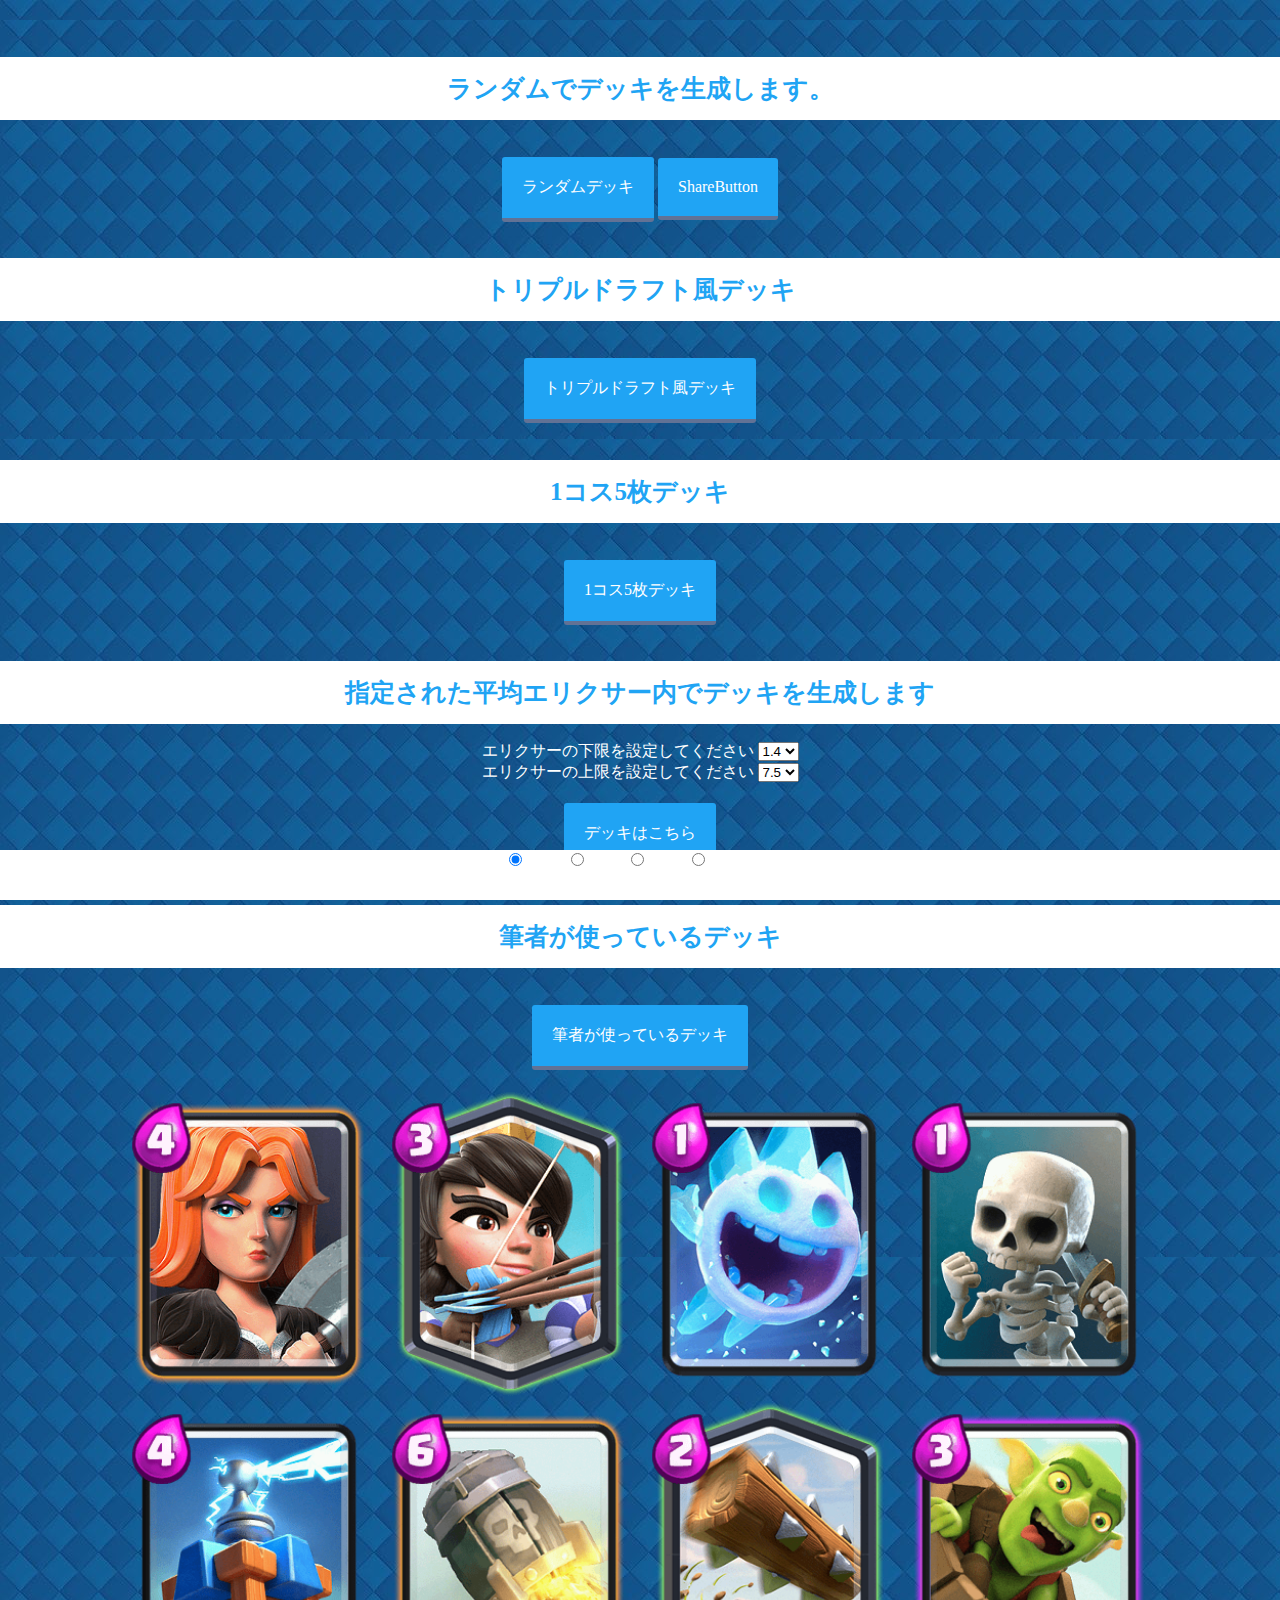
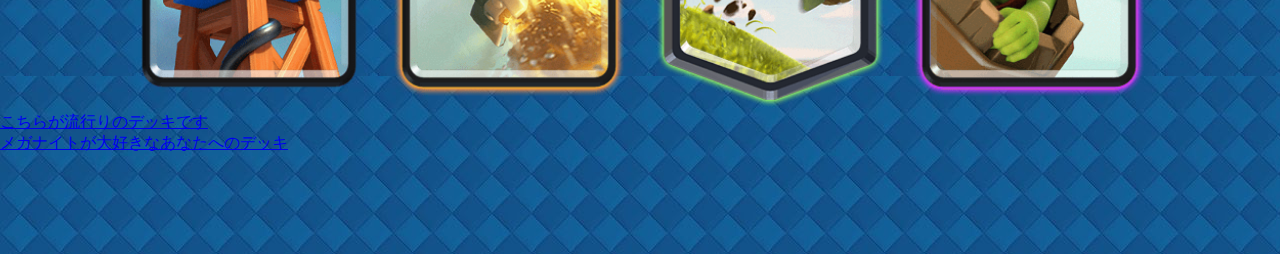
==== index.html @ 87a4468c "Add files via upload" ====
<!DOCTYPE html>
<html>
<head>
  <meta charset="UTF-8">
  <meta name="viewport" content="width=device-width, user-scalable=no, initial-scale=1, maximum-scale=1">
  <title>ClashRoyale Deck</title>
  <link href="https://cdn.jsdelivr.net/npm/bootstrap@5.0.0-beta1/dist/css/bootstrap.min.css" rel="stylesheet" integrity="sha384-giJF6kkoqNQ00vy+HMDP7azOuL0xtbfIcaT9wjKHr8RbDVddVHyTfAAsrekwKmP1" crossorigin="anonymous">
  <link rel="stylesheet" href="index.css"> </head>
<div id="contents">
  <center>
  <h1>ランダムでデッキを生成します。</h1>
    <a id="link" class="btn-square">ランダムデッキ</a>
    <a id="share" class="btn-square">ShareButton</a>
  <!--<h1>いい感じのデッキを生成します。</h1>
      <a id="link2"  class="btn-square">いい感じのデッキ</a>
      
      <h1>流行りのデッキ</h1>
      <a id="link3"  class="btn-square">流行りのデッキ</a>
      
      <h1>メガナイトデッキ</h1>
      <a id="link4"  class="btn-square">メガナイトデッキ</a>
      -->
  <h1>トリプルドラフト風デッキ</h1> <a id="link5" class="btn-square">トリプルドラフト風デッキ</a>
  <h1>1コス5枚デッキ</h1> <a id="link6" class="btn-square">1コス5枚デッキ</a>
  <h1>指定された平均エリクサー内でデッキを生成します</h1> 
  <a>エリクサーの下限を設定してください</a> 
  <select name="sources" id="elixir_range" class="custom-select sources" placeholder="Source Type">
        <option value=1.4 selected>1.4</option> 
        <option value=1.5>1.5</option> 
        <option value=1.6>1.6</option> 
        <option value=1.7>1.7</option> 
        <option value=1.8>1.8</option> 
        <option value=1.9>1.9</option> 
        <option value=2.0>2.0</option> 
        <option value=2.1>2.1</option> 
        <option value=2.2>2.2</option> 
        <option value=2.3>2.3</option> 
        <option value=2.4>2.4</option> 
        <option value=2.5>2.5</option> 
        <option value=2.6>2.6</option> 
        <option value=2.7>2.7</option> 
        <option value=2.8>2.8</option> 
        <option value=2.9>2.9</option> 
        <option value=3.0>3.0</option> 
        <option value=3.1>3.1</option> 
        <option value=3.2>3.2</option> 
        <option value=3.3>3.3</option> 
        <option value=3.4>3.4</option> 
        <option value=3.5>3.5</option> 
        <option value=3.6>3.6</option> 
        <option value=3.7>3.7</option> 
        <option value=3.8>3.8</option> 
        <option value=3.9>3.9</option> 
        <option value=4.0>4.0</option> 
        <option value=4.1>4.1</option> 
        <option value=4.2>4.2</option> 
        <option value=4.3>4.3</option> 
        <option value=4.4>4.4</option> 
        <option value=4.5>4.5</option> 
        <option value=4.6>4.6</option> 
        <option value=4.7>4.7</option> 
        <option value=4.8>4.8</option> 
        <option value=4.9>4.9</option> 
        <option value=5.0>5.0</option> 
        <option value=5.1>5.1</option> 
        <option value=5.2>5.2</option> 
        <option value=5.3>5.3</option> 
        <option value=5.4>5.4</option> 
        <option value=5.5>5.5</option> 
        <option value=5.6>5.6</option> 
        <option value=5.7>5.7</option> 
        <option value=5.8>5.8</option> 
        <option value=5.9>5.9</option> 
        <option value=6.0>6.0</option> 
        <option value=6.1>6.1</option> 
        <option value=6.2>6.2</option> 
        <option value=6.3>6.3</option> 
        <option value=6.4>6.4</option> 
        <option value=6.5>6.5</option> 
        <option value=6.6>6.6</option> 
        <option value=6.7>6.7</option> 
        <option value=6.8>6.8</option> 
        <option value=6.9>6.9</option> 
        <option value=7.0>7.0</option> 
        <option value=7.1>7.1</option> 
        <option value=7.2>7.2</option> 
        <option value=7.3>7.3</option> 
        <option value=7.4>7.4</option> 
        <option value=7.5>7.5</option> 
      </select><br> <a>エリクサーの上限を設定してください</a> <select name="sources" id="elixir_range2" class="custom-select sources" placeholder="Source Type">
        <option value=1.4>1.4</option> 
        <option value=1.5>1.5</option> 
        <option value=1.6>1.6</option> 
        <option value=1.7>1.7</option> 
        <option value=1.8>1.8</option> 
        <option value=1.9>1.9</option> 
        <option value=2.0>2.0</option> 
        <option value=2.1>2.1</option> 
        <option value=2.2>2.2</option> 
        <option value=2.3>2.3</option> 
        <option value=2.4>2.4</option> 
        <option value=2.5>2.5</option> 
        <option value=2.6>2.6</option> 
        <option value=2.7>2.7</option> 
        <option value=2.8>2.8</option> 
        <option value=2.9>2.9</option> 
        <option value=3.0>3.0</option> 
        <option value=3.1>3.1</option> 
        <option value=3.2>3.2</option> 
        <option value=3.3>3.3</option> 
        <option value=3.4>3.4</option> 
        <option value=3.5>3.5</option> 
        <option value=3.6>3.6</option> 
        <option value=3.7>3.7</option> 
        <option value=3.8>3.8</option> 
        <option value=3.9>3.9</option> 
        <option value=4.0>4.0</option> 
        <option value=4.1>4.1</option> 
        <option value=4.2>4.2</option> 
        <option value=4.3>4.3</option> 
        <option value=4.4>4.4</option> 
        <option value=4.5>4.5</option> 
        <option value=4.6>4.6</option> 
        <option value=4.7>4.7</option> 
        <option value=4.8>4.8</option> 
        <option value=4.9>4.9</option> 
        <option value=5.0>5.0</option> 
        <option value=5.1>5.1</option> 
        <option value=5.2>5.2</option> 
        <option value=5.3>5.3</option> 
        <option value=5.4>5.4</option> 
        <option value=5.5>5.5</option> 
        <option value=5.6>5.6</option> 
        <option value=5.7>5.7</option> 
        <option value=5.8>5.8</option> 
        <option value=5.9>5.9</option> 
        <option value=6.0>6.0</option> 
        <option value=6.1>6.1</option> 
        <option value=6.2>6.2</option> 
        <option value=6.3>6.3</option> 
        <option value=6.4>6.4</option> 
        <option value=6.5>6.5</option> 
        <option value=6.6>6.6</option> 
        <option value=6.7>6.7</option> 
        <option value=6.8>6.8</option> 
        <option value=6.9>6.9</option> 
        <option value=7.0>7.0</option> 
        <option value=7.1>7.1</option> 
        <option value=7.2>7.2</option> 
        <option value=7.3>7.3</option> 
        <option value=7.4>7.4</option> 
        <option value=7.5 selected>7.5</option> 
      </select><br> <a id="link7" class="btn-square">デッキはこちら</a>
  <h1>筆者が使っているデッキ</h1>
    <a href="https://link.clashroyale.com/deck/en?deck=28000004;26000030;26000026;28000003;26000010;27000006;28000011;26000011" class="btn-square">筆者が使っているデッキ</a> <br> <img src="26000011.png" height="20%" width="20%"> <img src="26000026.png" height="20%" width="20%"> <img src="26000030.png" height="20%" width="20%"> <img src="26000010.png" height="20%" width="20%"><br> <img src="27000006.png" height="20%" width="20%"> <img src="28000003.png" height="20%" width="20%"> <img src="28000011.png" height="20%" width="20%"> <img src="28000004.png" height="20%" width="20%"><br>
  </center>
  <script type="text/javascript" src="index1.js"></script>
  <script type="text/javascript" src="index2.js"></script>
  <script type="text/javascript" src="index3.js"></script><br>
  <script type="text/javascript" src="index4.js"></script>
  <script type="text/javascript" src="index5.js"></script>
  <script type="text/javascript" src="index6.js"></script>
  <script type="text/javascript" src="index7.js"></script>
</div>
<div id="footer-fixed">
  <div id="footer-bk">
    <center>
      <div class="btn-group" role="group" aria-label="Basic radio toggle button group">
        <input type="radio" class="btn-check" name="btnradio" id="btnradio1" autocomplete="off" checked>
        <label class="btn btn-outline-primary" for="btnradio1">Deck</label>
      
        <input type="radio" onclick="location.href='index2.html'" class="btn-check" name="btnradio" id="btnradio2" autocomplete="off">
        <label class="btn btn-outline-primary" for="btnradio2">Save</label>
      
        <input type="radio" onclick="location.href='index3.html'" class="btn-check" name="btnradio" id="btnradio3" autocomplete="off">
        <label class="btn btn-outline-primary" for="btnradio3">Card</label>
        
        <input type="radio" onclick="location.href='index4.html'" class="btn-check" name="btnradio" id="btnradio4" autocomplete="off">
        <label class="btn btn-outline-primary" for="btnradio4">Challenge</label>
      </div>
    </center>
  </div>
</div>
</div>
</div>
</body>
</html>
---- index.css ----
/* html,bodyタグの設定 */
html, body{
  margin: 0;         /* 余白の削除 */
  padding-top: 20px;        /* 余白の削除 */
  width:100%;
  height:100%;
  color: white ;
  background-image: url(background-img.jpg);
  
}
div#contents{
  overflow: hidden;
  padding-bottom: 100px;
}
.box{
  background-image:url(background-img.png) ;
  border-radius:7px;
  padding-top: 10px;
  border-top: 20px;
  margin: 10px 10px;
}
/*ヘッダーの設定*/

/*
div#header-bk { 
  position: fixed;
	background-color:white;     
	padding:10px 0 20px;      
	height:50px;              
	width:100%;               
}*/


/*フッターの設定*/ 
/* フッターの固定 */
div#footer-fixed
{
    position: fixed;
    background-color:white;
    bottom: 0px;                /* 位置(下0px) */
    left: 0px;                  /* 位置(左0px) */
    width: 100%;                /* 横幅100%　*/
    height: 50px;              /* 縦幅140px */
}



/* ボディの定義 */
div#body-bk{
  padding:20px 0 100px 0;    /* 上下に160pxを余白を取る */
}

div#body{
  width:960px;
  margin:auto;
}
.font-main {
  padding: 2px;
}
.btn-square {
  display: inline-block;
  padding: 20px;
  margin: 20px 0;
  text-decoration: none;
  background:#20A4F4;/*ボタン色*/
  color: #FFF;
  border-bottom: solid 4px #627295;
  border-radius: 3px;
  
}
.btn-square:active {
  /*ボタンを押したとき*/
  -webkit-transform: translateY(4px);
  transform: translateY(4px);/*下に動く*/
  border-bottom: none;/*線を消す*/
}
#btn1 {
  margin-bottom: 4px;
}
h1{
color:#20a4f4;
font-size: 25px;
padding-left: 10;
padding: 15px;
background-color:white;
}
body{
background-color:white;
}

.custom-select-wrapper {
  position: relative;
  display: inline-block;
  user-select: none;
}
  .custom-select-wrapper select {
    display: none;
  }
  .custom-select {
    position: relative;
    display: inline-block;
  }
    .custom-select-trigger {
      position: relative;
      display: block;
      width: 130px;
      padding: 0 84px 0 22px;
      font-size: 22px;
      font-weight: 300;
      color: #fff;
      line-height: 60px;
      background: #5c9cd8;
      border-radius: 4px;
      cursor: pointer;
    }
      .custom-select-trigger:after {
        position: absolute;
        display: block;
        content: '';
        width: 10px; height: 10px;
        top: 50%; right: 25px;
        margin-top: -3px;
        border-bottom: 1px solid #fff;
        border-right: 1px solid #fff;
        transform: rotate(45deg) translateY(-50%);
        transition: all .4s ease-in-out;
        transform-origin: 50% 0;
      }
      .custom-select.opened .custom-select-trigger:after {
        margin-top: 3px;
        transform: rotate(-135deg) translateY(-50%);
      }
  .custom-options {
    position: absolute;
    display: block;
    top: 100%; left: 0; right: 0;
    min-width: 100%;
    margin: 15px 0;
    border: 1px solid #b5b5b5;
    border-radius: 4px;
    box-sizing: border-box;
    box-shadow: 0 2px 1px rgba(0,0,0,.07);
    background: #fff;
    transition: all .4s ease-in-out;
    
    opacity: 0;
    visibility: hidden;
    pointer-events: none;
    transform: translateY(-15px);
  }
  .custom-select.opened .custom-options {
    opacity: 1;
    visibility: visible;
    pointer-events: all;
    transform: translateY(0);
  }
    .custom-options:before {
      position: absolute;
      display: block;
      content: '';
      bottom: 100%; right: 25px;
      width: 7px; height: 7px;
      margin-bottom: -4px;
      border-top: 1px solid #b5b5b5;
      border-left: 1px solid #b5b5b5;
      background: #fff;
      transform: rotate(45deg);
      transition: all .4s ease-in-out;
    }
    .option-hover:before {
      background: #f9f9f9;
    }
    .custom-option {
      position: relative;
      display: block;
      padding: 0 22px;
      border-bottom: 1px solid #b5b5b5;
      font-size: 18px;
      font-weight: 600;
      color: #b5b5b5;
      line-height: 47px;
      cursor: pointer;
      transition: all .4s ease-in-out;
    }
    .custom-option:first-of-type {
      border-radius: 4px 4px 0 0;
    }
    .custom-option:last-of-type {
      border-bottom: 0;
      border-radius: 0 0 4px 4px;
    }
    .custom-option:hover,
    .custom-option.selection {
      background: #f9f9f9;
    }

.button_1{
 width: 100px;
 height: 100px;
}
ul.over{
  list-style: none;   
  display: flex;
  justify-content:space-around;
  margin: 0;
  padding: 0;
}
.over li{
  background: #000;
}
.over img{
  width: 30%;
  height: auto;
  display: block;
  opacity: 1;
  transition: .3s;
}
.over img:hover{
  opacity: 0.5;
}

.ranking{
  color: white;
  background:#20A4F4;
  padding: 10px;
}
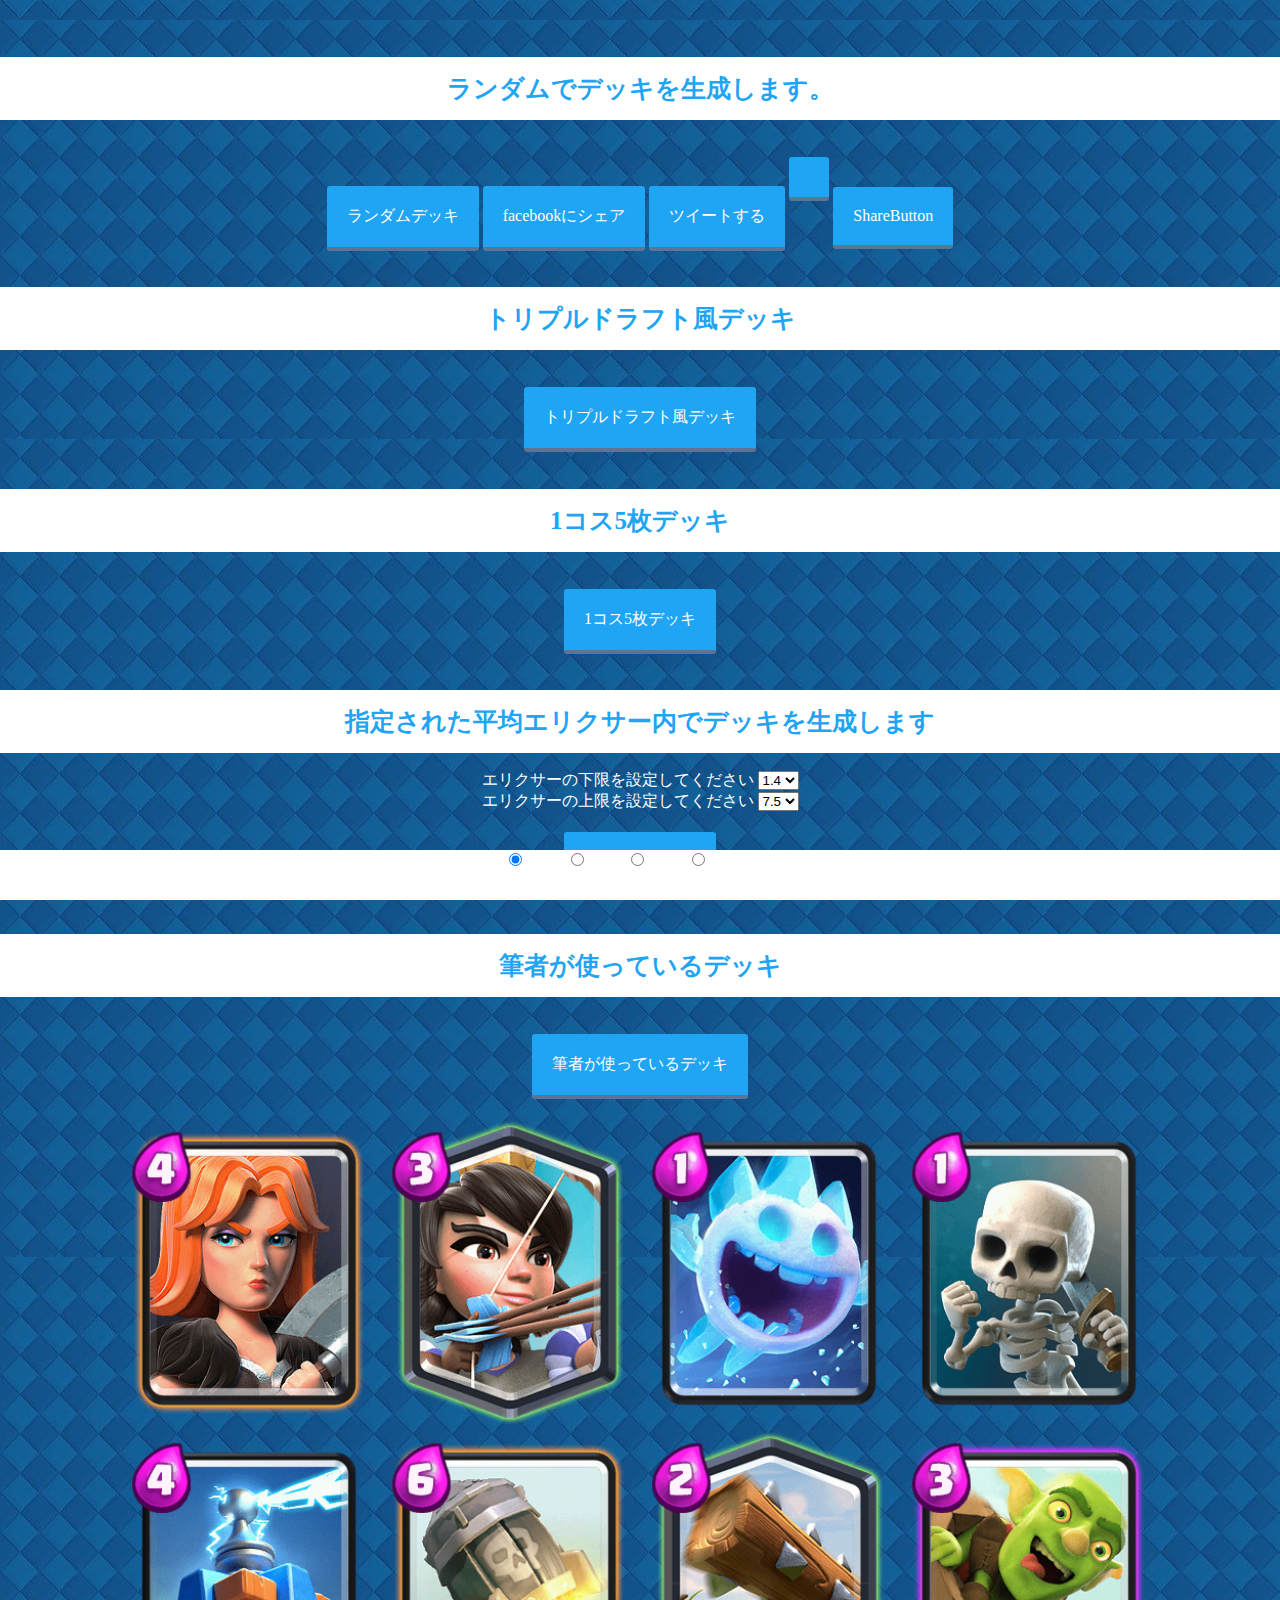
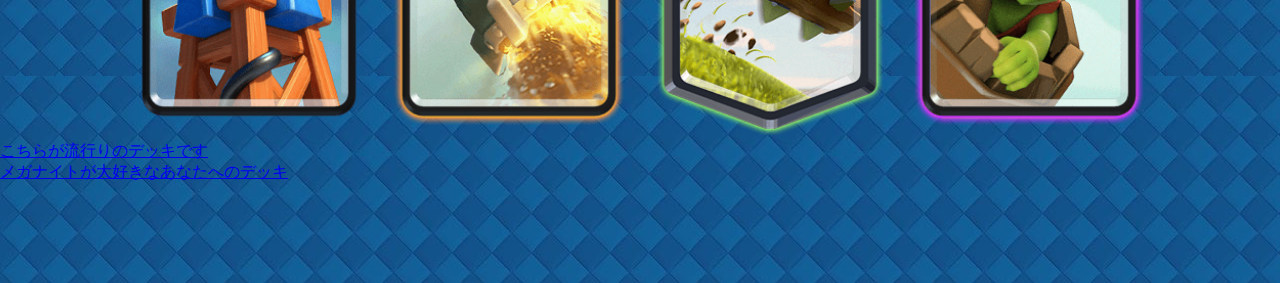
==== commit 12f4398d: "Add files via upload" ====
--- a/index.html
+++ b/index.html
@@ -10,6 +10,9 @@
   <center>
   <h1>ランダムでデッキを生成します。</h1>
     <a id="link" class="btn-square">ランダムデッキ</a>
+    <a class="btn-square" href="https://www.facebook.com/sharer/sharer.php?u=https://link.clashroyale.com/deck/en?deck=26000046;28000015;26000054;26000027;26000042;28000000;27000013;26000083">facebookにシェア</a>
+    <a class="btn-square" href="https://twitter.com/share?text=ツイートの内容&url=http://example.com&hashtags=#sample1,#sample2">ツイートする</a>
+    <a class="btn-square"  href="http://line.me/R/msg/text/?上のリンクを押してください https://link.clashroyale.com/deck/en?deck=26000046;28000015;26000054;26000027;26000042;28000000;27000013;26000083"> </a>
     <a id="share" class="btn-square">ShareButton</a>
   <!--<h1>いい感じのデッキを生成します。</h1>
       <a id="link2"  class="btn-square">いい感じのデッキ</a>
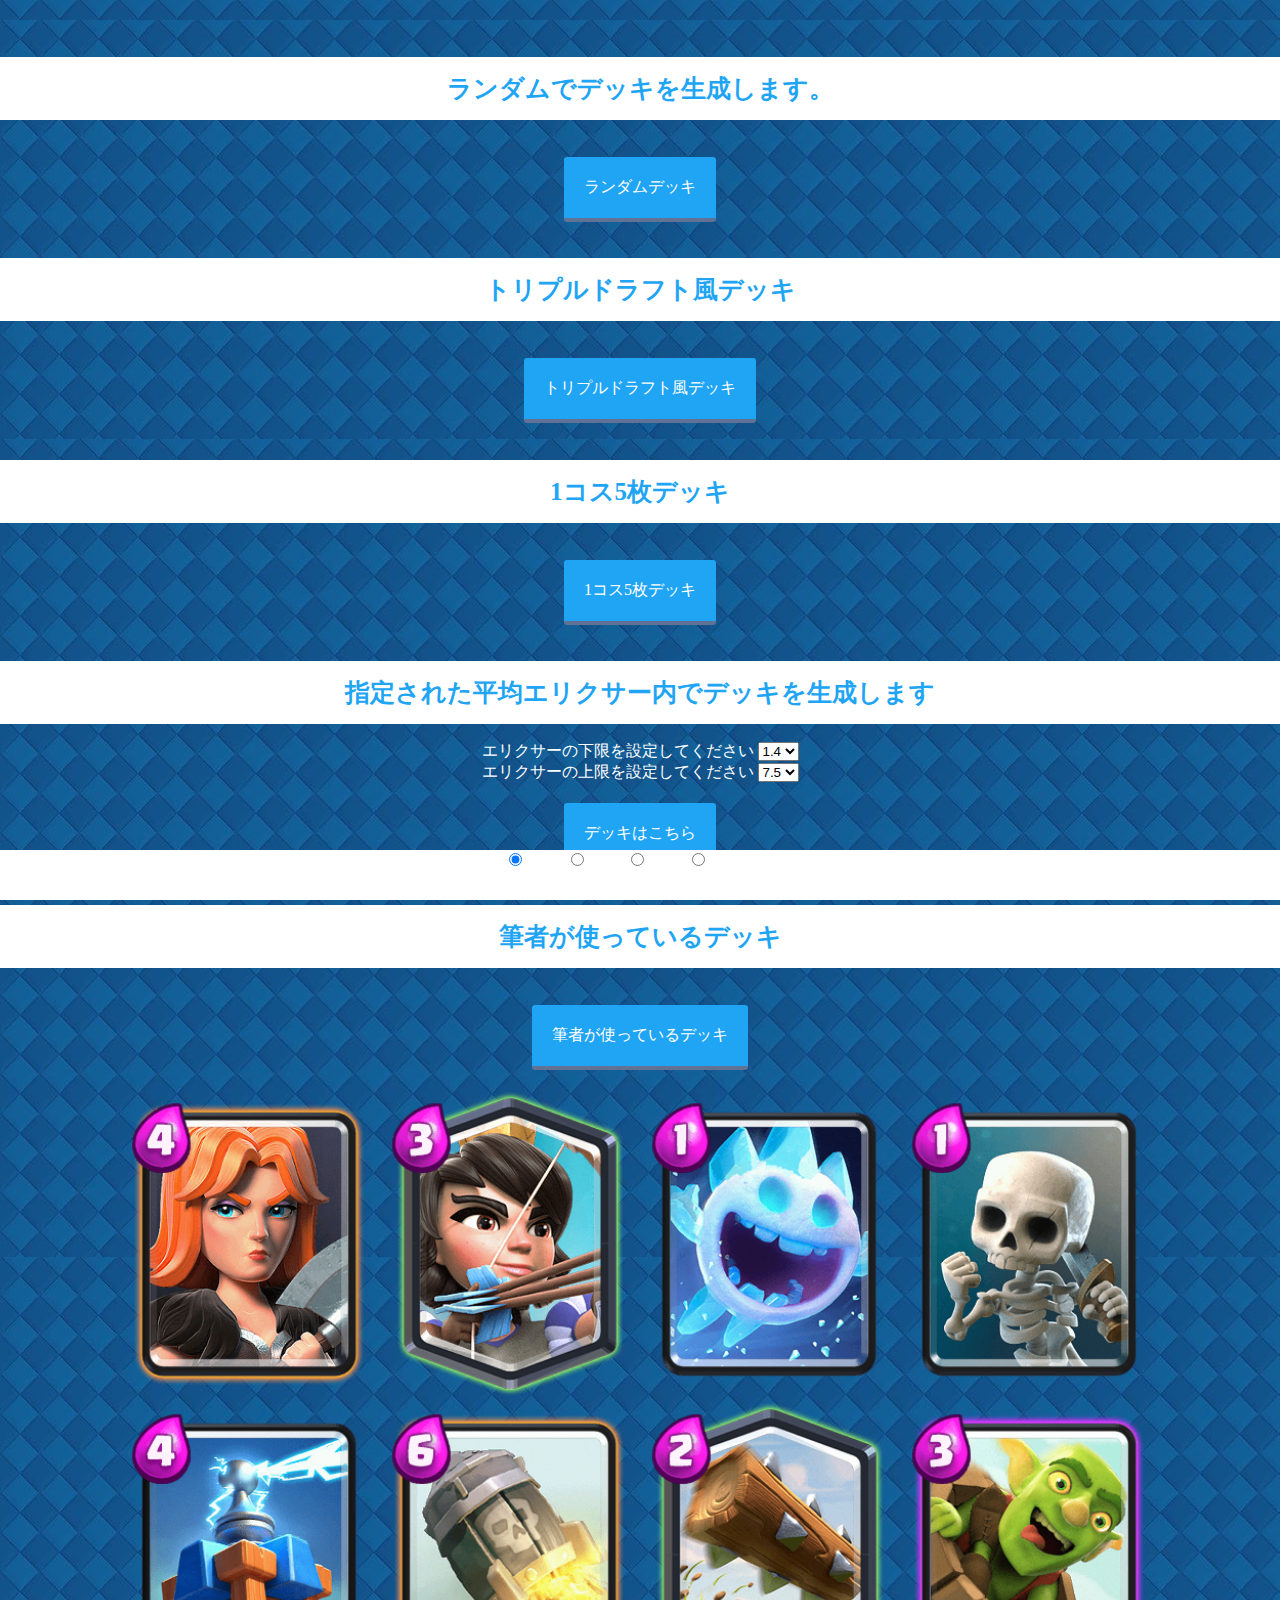
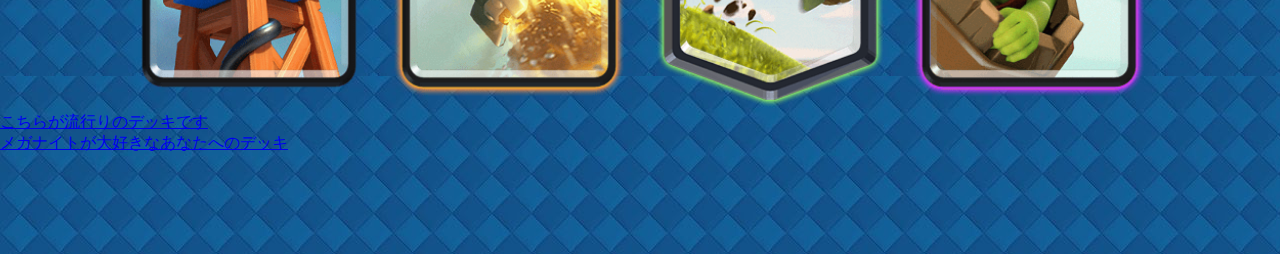
==== commit 8b4b746c: "Add files via upload" ====
--- a/index.html
+++ b/index.html
@@ -10,10 +10,6 @@
   <center>
   <h1>ランダムでデッキを生成します。</h1>
     <a id="link" class="btn-square">ランダムデッキ</a>
-    <a class="btn-square" href="https://www.facebook.com/sharer/sharer.php?u=https://link.clashroyale.com/deck/en?deck=26000046;28000015;26000054;26000027;26000042;28000000;27000013;26000083">facebookにシェア</a>
-    <a class="btn-square" href="https://twitter.com/share?text=ツイートの内容&url=http://example.com&hashtags=#sample1,#sample2">ツイートする</a>
-    <a class="btn-square"  href="http://line.me/R/msg/text/?上のリンクを押してください https://link.clashroyale.com/deck/en?deck=26000046;28000015;26000054;26000027;26000042;28000000;27000013;26000083"> </a>
-    <a id="share" class="btn-square">ShareButton</a>
   <!--<h1>いい感じのデッキを生成します。</h1>
       <a id="link2"  class="btn-square">いい感じのデッキ</a>
       
--- a/index.css
+++ b/index.css
@@ -17,7 +17,11 @@
   border-radius:7px;
   padding-top: 10px;
   border-top: 20px;
-  margin: 10px 10px;
+  margin: 10px;
+  
+}
+.icon-img{
+  margin: 15px 0;
 }
 /*ヘッダーの設定*/
 
@@ -74,6 +78,24 @@
   transform: translateY(4px);/*下に動く*/
   border-bottom: none;/*線を消す*/
 }
+.btn-square2 {
+  display: inline-block;
+  padding: 5px;
+  margin: 2px;
+  text-decoration: none;
+  background:#20A4F4;/*ボタン色*/
+  color: #FFF;
+  border-bottom: solid 4px #627295;
+  border-radius: 3px;
+  
+}
+.btn-square2:active {
+  /*ボタンを押したとき*/
+  -webkit-transform: translateY(4px);
+  transform: translateY(4px);/*下に動く*/
+  border-bottom: none;/*線を消す*/
+}
+
 #btn1 {
   margin-bottom: 4px;
 }
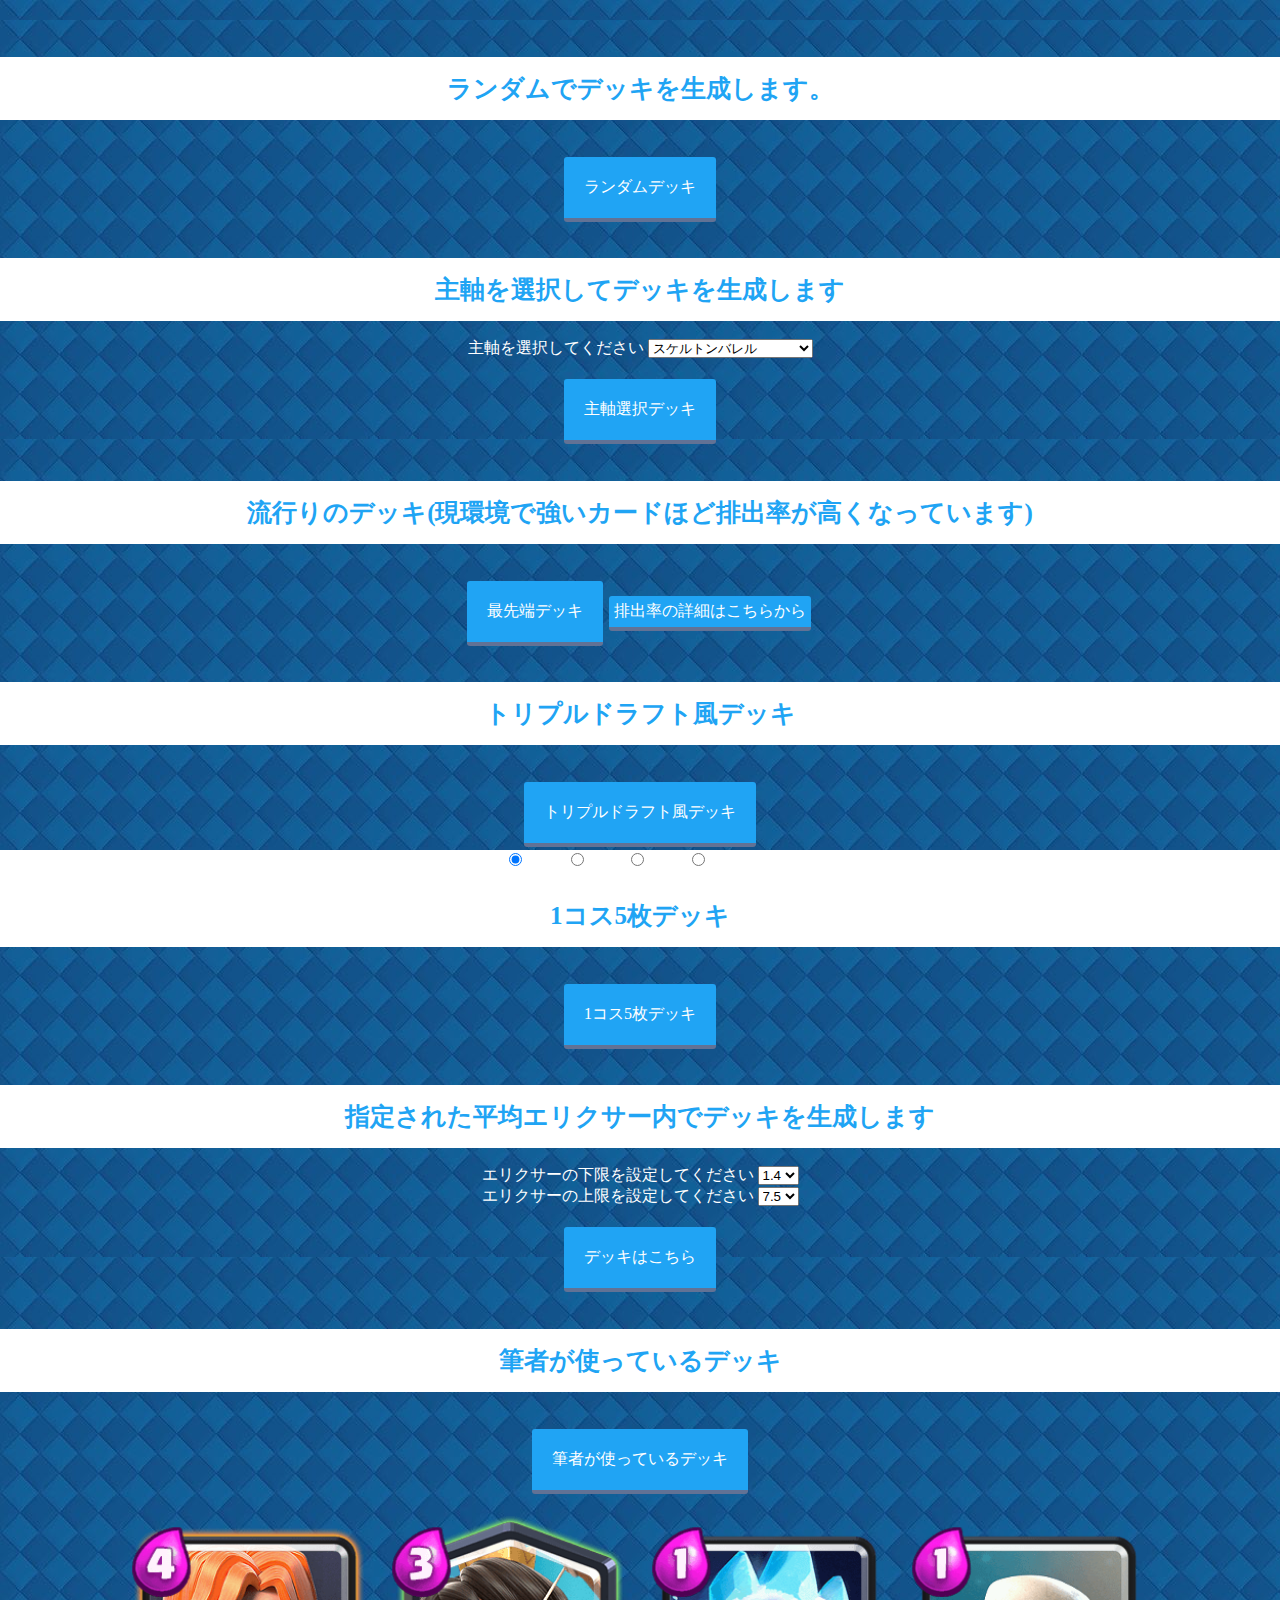
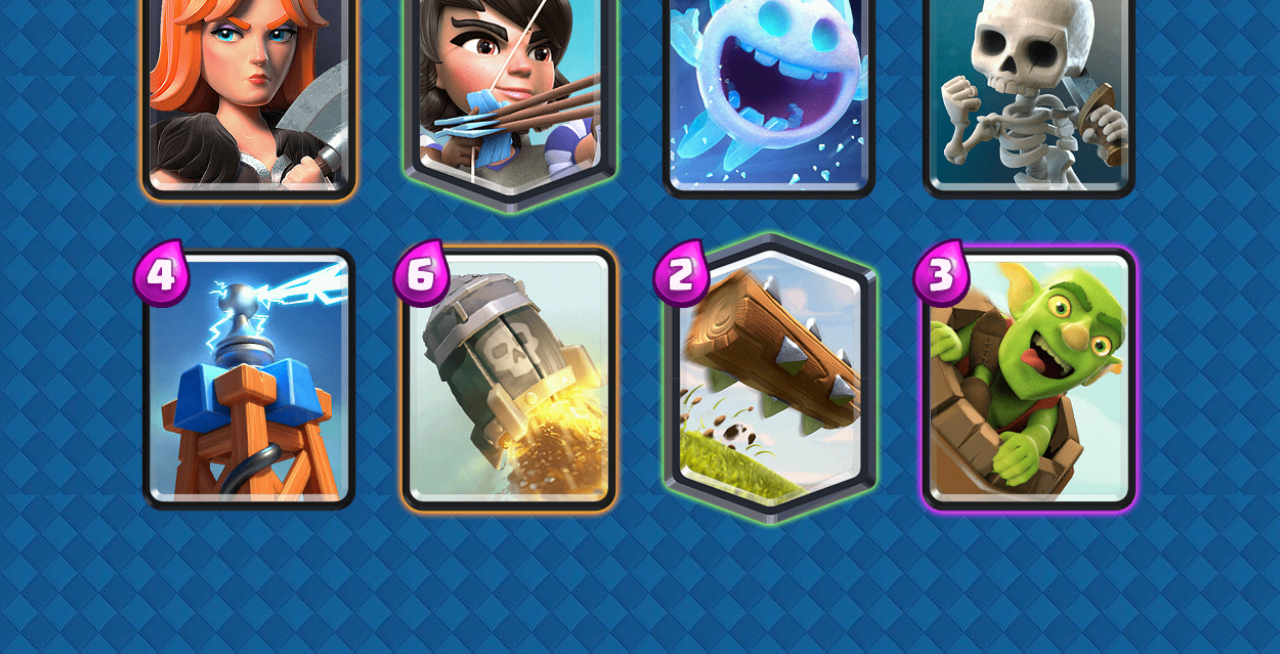
==== commit 4c23b8ca: "Add files via upload" ====
--- a/index.html
+++ b/index.html
@@ -10,15 +10,43 @@
   <center>
   <h1>ランダムでデッキを生成します。</h1>
     <a id="link" class="btn-square">ランダムデッキ</a>
+  <h1>主軸を選択してデッキを生成します</h1> 
+    <a>主軸を選択してください</a> 
+  <select name="sources" id="maincard" class="custom-select sources" placeholder="Source Type">
+    <option value=0 >スケルトンバレル</option>
+    <option value=1 >ペッカ</option>
+    <option value=2 >巨大スケルトン</option>
+    <option value=3 >三銃士</option>
+    <option value=4 >ジャイアント</option>
+    <option value=5 >エアバルーン</option>
+    <option value=6 >ゴーレム</option>
+    <option value=7 >ホグライダー</option>
+    <option value=8 >ロイヤルジャイアント</option>
+    <option value=9 >ラヴァハウンド</option>
+    <option value=10 >攻城バーバリアン</option>
+    <option value=11 >ラムライダー</option>
+    <option value=12 >メガナイト</option>
+    <option value=13 >ウォールブレーカー</option>
+    <option value=14 >ロイヤルホグ</option>
+    <option value=15 >ゴブジャイアント</option>
+    <option value=16 >エリクサーゴーレム</option>
+    <option value=17 >エレクトロジャイアント</option>
+    <option value=18 >迫撃砲</option>
+    <option value=19 >巨大クロスボウ</option>
+    <option value=20 >ゴブリンドリル</option>
+    <option value=21 >ゴブリンバレル</option>
+    <option value=22 >スケルトンラッシュ</option>
+    
+  </select><br>
+  <a id="link4" class="btn-square">主軸選択デッキ</a>
   <!--<h1>いい感じのデッキを生成します。</h1>
       <a id="link2"  class="btn-square">いい感じのデッキ</a>
-      
-      <h1>流行りのデッキ</h1>
-      <a id="link3"  class="btn-square">流行りのデッキ</a>
-      
-      <h1>メガナイトデッキ</h1>
-      <a id="link4"  class="btn-square">メガナイトデッキ</a>
       -->
+      <h1>流行りのデッキ(現環境で強いカードほど排出率が高くなっています)</h1>
+      <a id="link3"  class="btn-square">最先端デッキ</a>
+      <a href="index5.html"class=btn-square2>排出率の詳細はこちらから</a>
+      
+      
   <h1>トリプルドラフト風デッキ</h1> <a id="link5" class="btn-square">トリプルドラフト風デッキ</a>
   <h1>1コス5枚デッキ</h1> <a id="link6" class="btn-square">1コス5枚デッキ</a>
   <h1>指定された平均エリクサー内でデッキを生成します</h1> 
--- a/index.css
+++ b/index.css
@@ -246,3 +246,10 @@
   background:#20A4F4;
   padding: 10px;
 }
+table {
+  background-color:white;  /* 背景色指定 */
+}
+
+th {
+  background-color: #20A4F4;  /* 背景色指定 */
+}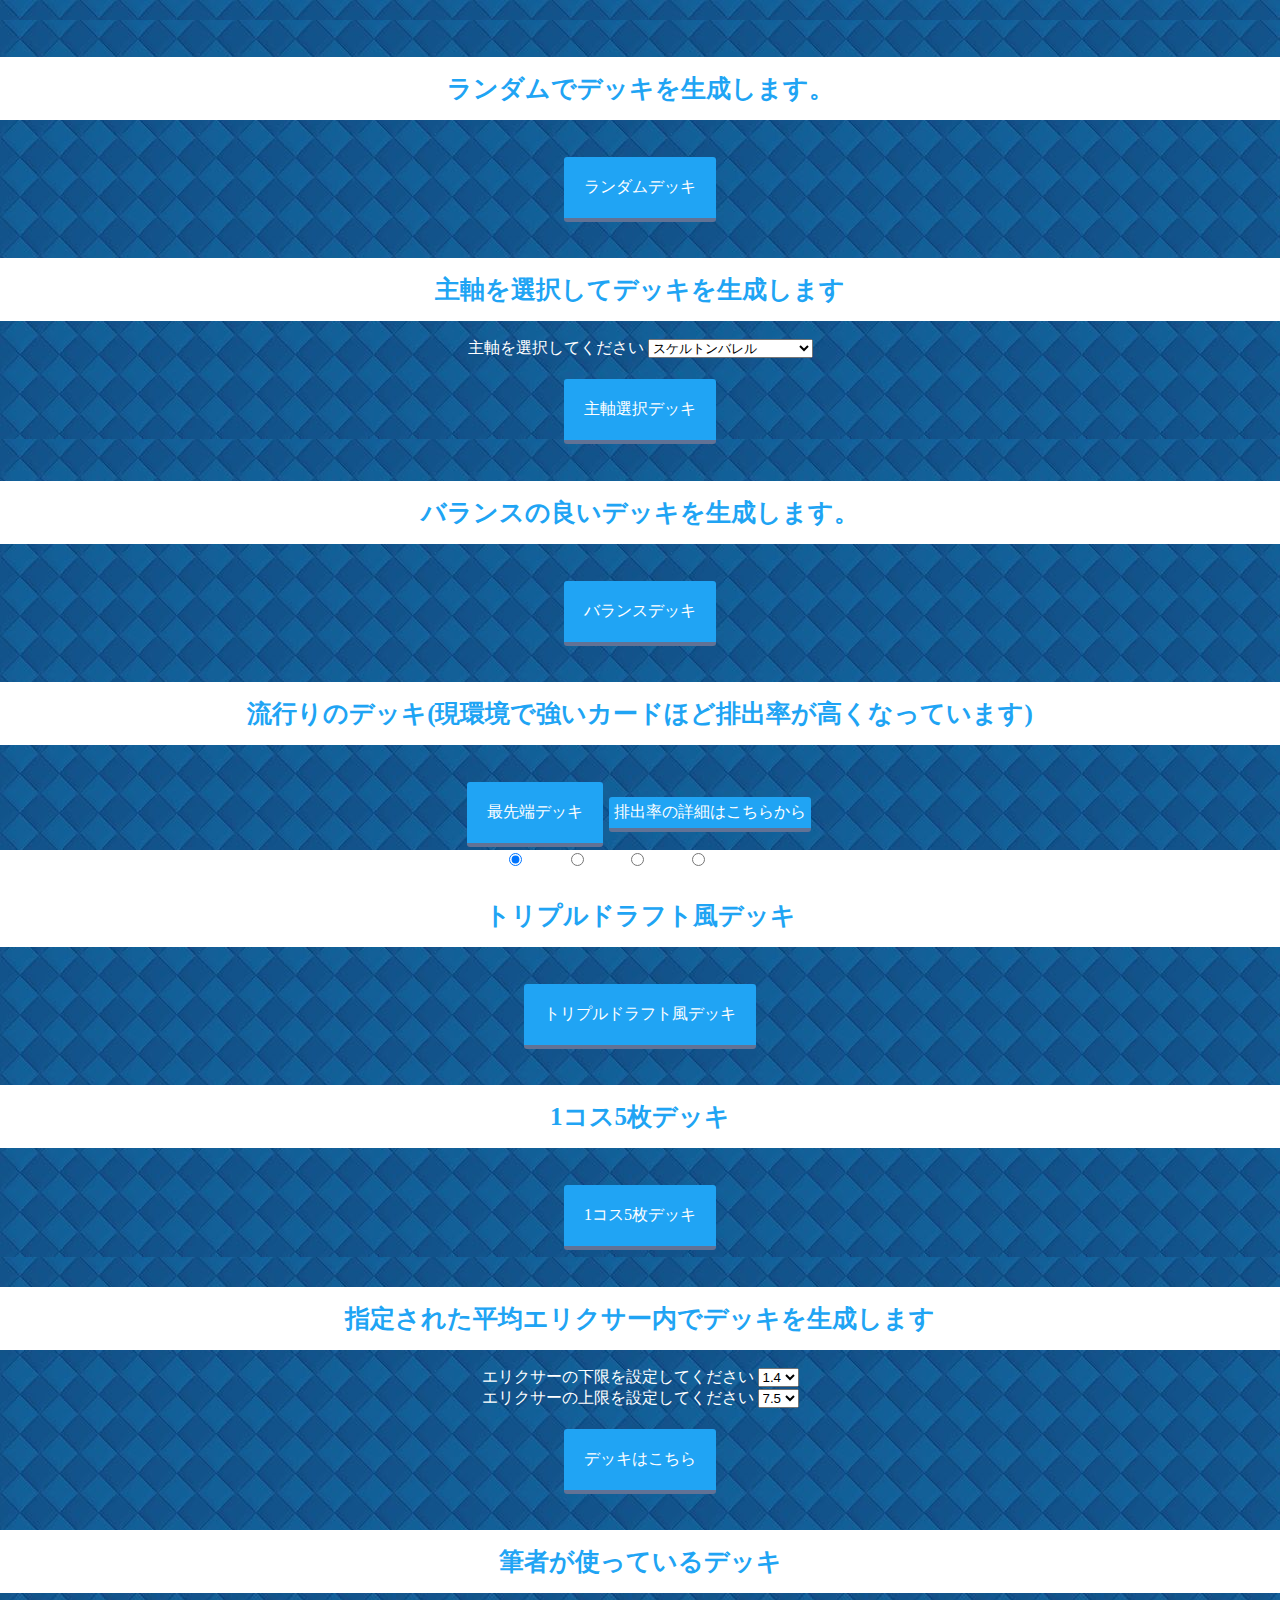
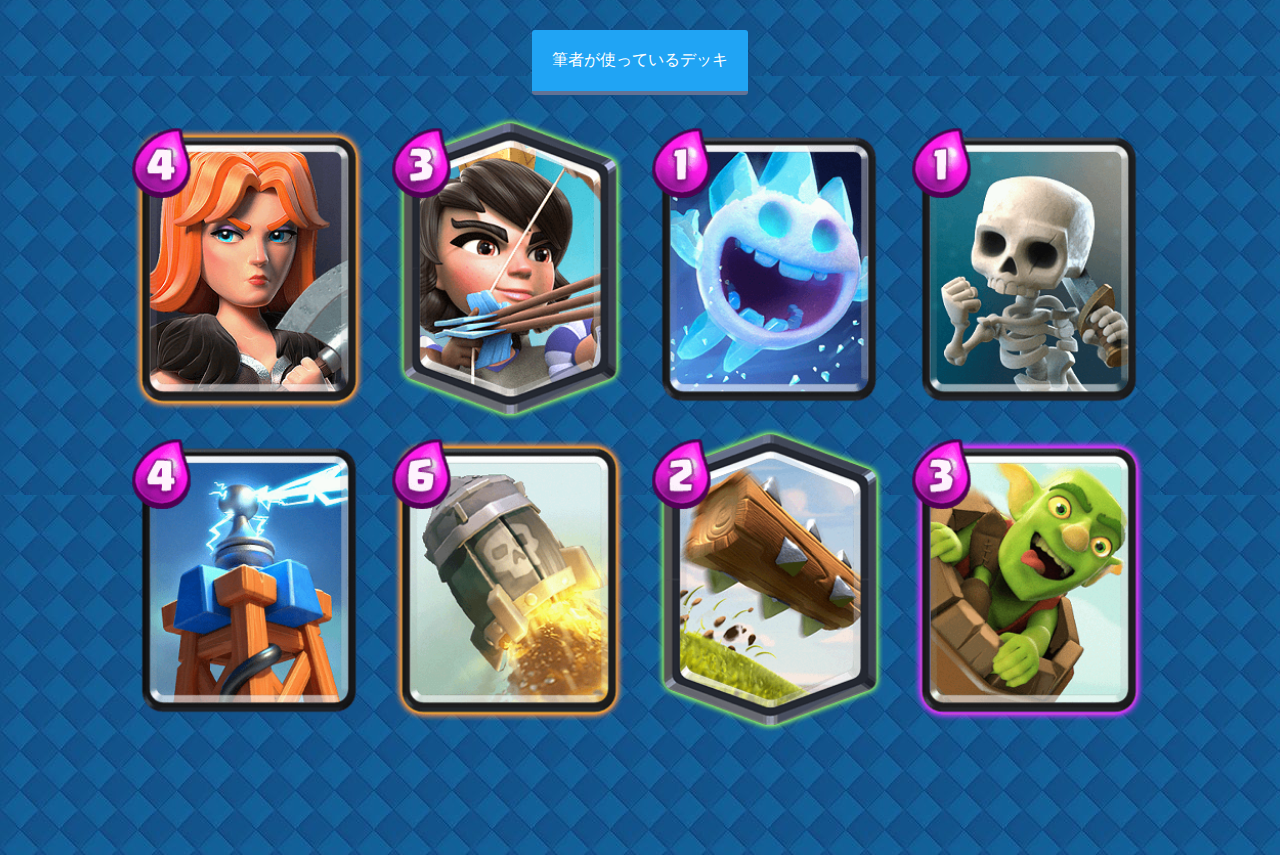
==== commit 0047a4da: "Add files via upload" ====
--- a/index.html
+++ b/index.html
@@ -39,12 +39,12 @@
     
   </select><br>
   <a id="link4" class="btn-square">主軸選択デッキ</a>
-  <!--<h1>いい感じのデッキを生成します。</h1>
-      <a id="link2"  class="btn-square">いい感じのデッキ</a>
-      -->
-      <h1>流行りのデッキ(現環境で強いカードほど排出率が高くなっています)</h1>
-      <a id="link3"  class="btn-square">最先端デッキ</a>
-      <a href="index5.html"class=btn-square2>排出率の詳細はこちらから</a>
+  <h1>バランスの良いデッキを生成します。</h1>
+  <a id="link2"  class="btn-square">バランスデッキ</a>
+  
+  <h1>流行りのデッキ(現環境で強いカードほど排出率が高くなっています)</h1>
+  <a id="link3"  class="btn-square">最先端デッキ</a>
+  <a href="index5.html"class=btn-square2>排出率の詳細はこちらから</a>
       
       
   <h1>トリプルドラフト風デッキ</h1> <a id="link5" class="btn-square">トリプルドラフト風デッキ</a>
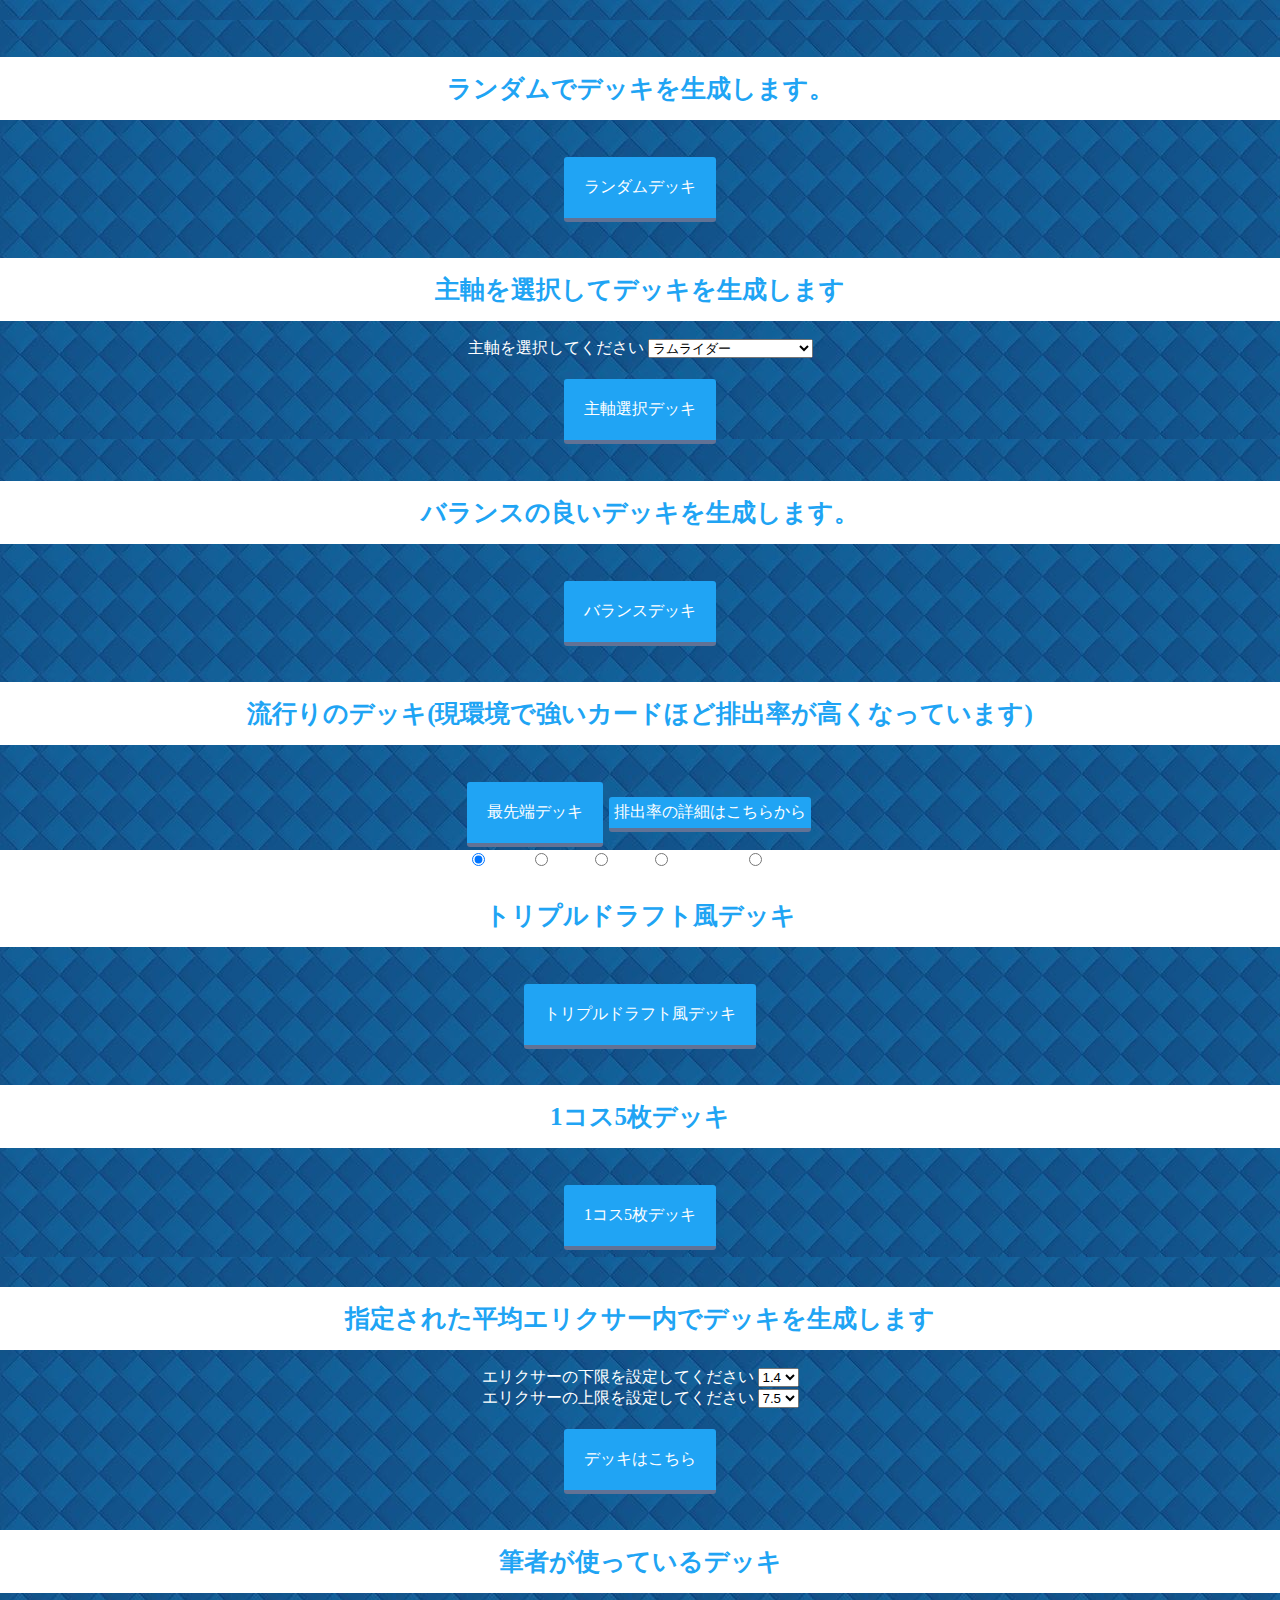
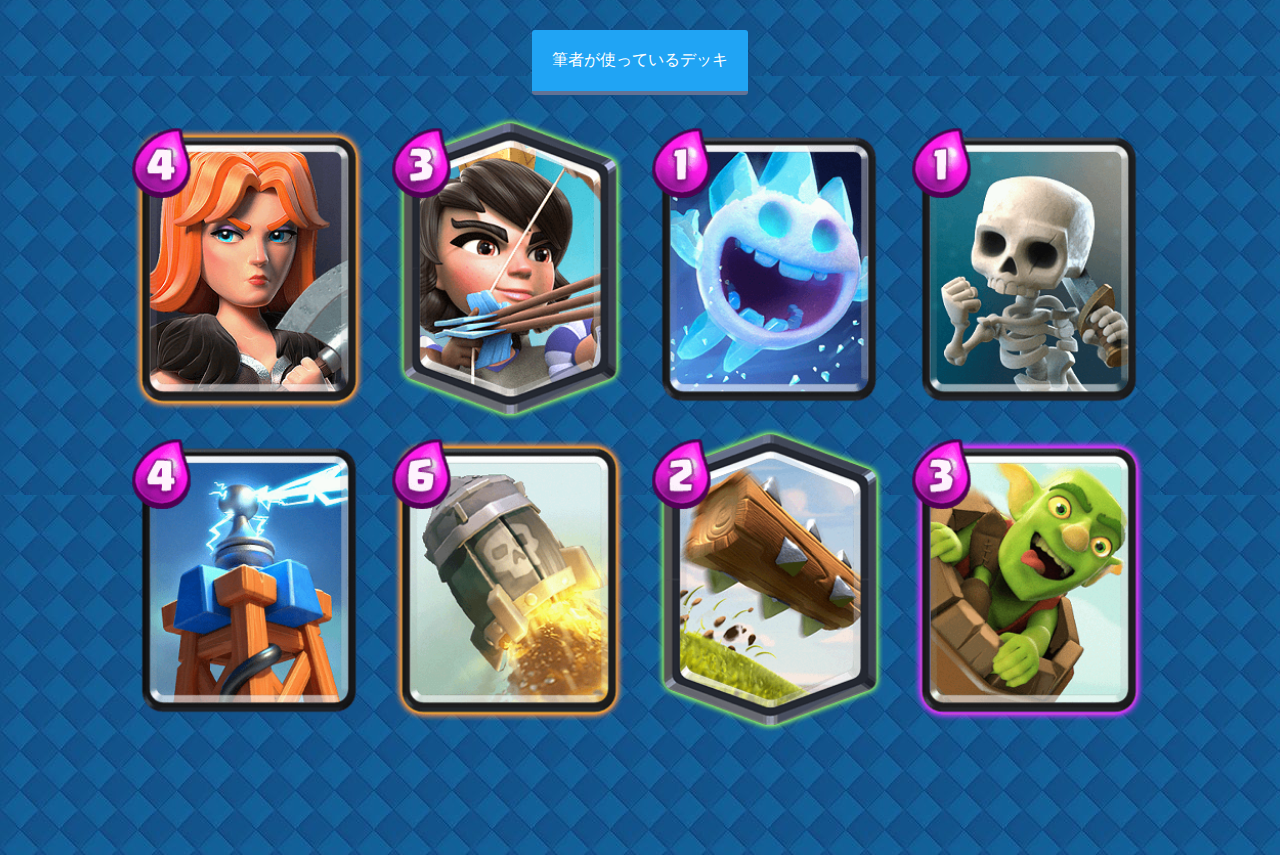
==== commit de6e161a: "Add files via upload" ====
--- a/index.html
+++ b/index.html
@@ -24,7 +24,7 @@
     <option value=8 >ロイヤルジャイアント</option>
     <option value=9 >ラヴァハウンド</option>
     <option value=10 >攻城バーバリアン</option>
-    <option value=11 >ラムライダー</option>
+    <option value=11 selected>ラムライダー</option>
     <option value=12 >メガナイト</option>
     <option value=13 >ウォールブレーカー</option>
     <option value=14 >ロイヤルホグ</option>
@@ -204,6 +204,9 @@
         
         <input type="radio" onclick="location.href='index4.html'" class="btn-check" name="btnradio" id="btnradio4" autocomplete="off">
         <label class="btn btn-outline-primary" for="btnradio4">Challenge</label>
+        
+        <input type="radio" onclick="location.href='index6.html'" class="btn-check" name="btnradio" id="btnradio5" autocomplete="off">
+        <label class="btn btn-outline-primary" for="btnradio5">Search</label>
       </div>
     </center>
   </div>
--- a/index.css
+++ b/index.css
@@ -102,9 +102,17 @@
 h1{
 color:#20a4f4;
 font-size: 25px;
-padding-left: 10;
+
 padding: 15px;
 background-color:white;
+}
+.text{
+  color:#20a4f4;
+  font-size: 20px;
+  padding-left: 10;
+  padding: 15px;
+  background-color:white;
+  
 }
 body{
 background-color:white;
@@ -245,6 +253,8 @@
   color: white;
   background:#20A4F4;
   padding: 10px;
+  
+  
 }
 table {
   background-color:white;  /* 背景色指定 */
@@ -252,4 +262,4 @@
 
 th {
   background-color: #20A4F4;  /* 背景色指定 */
-}+}
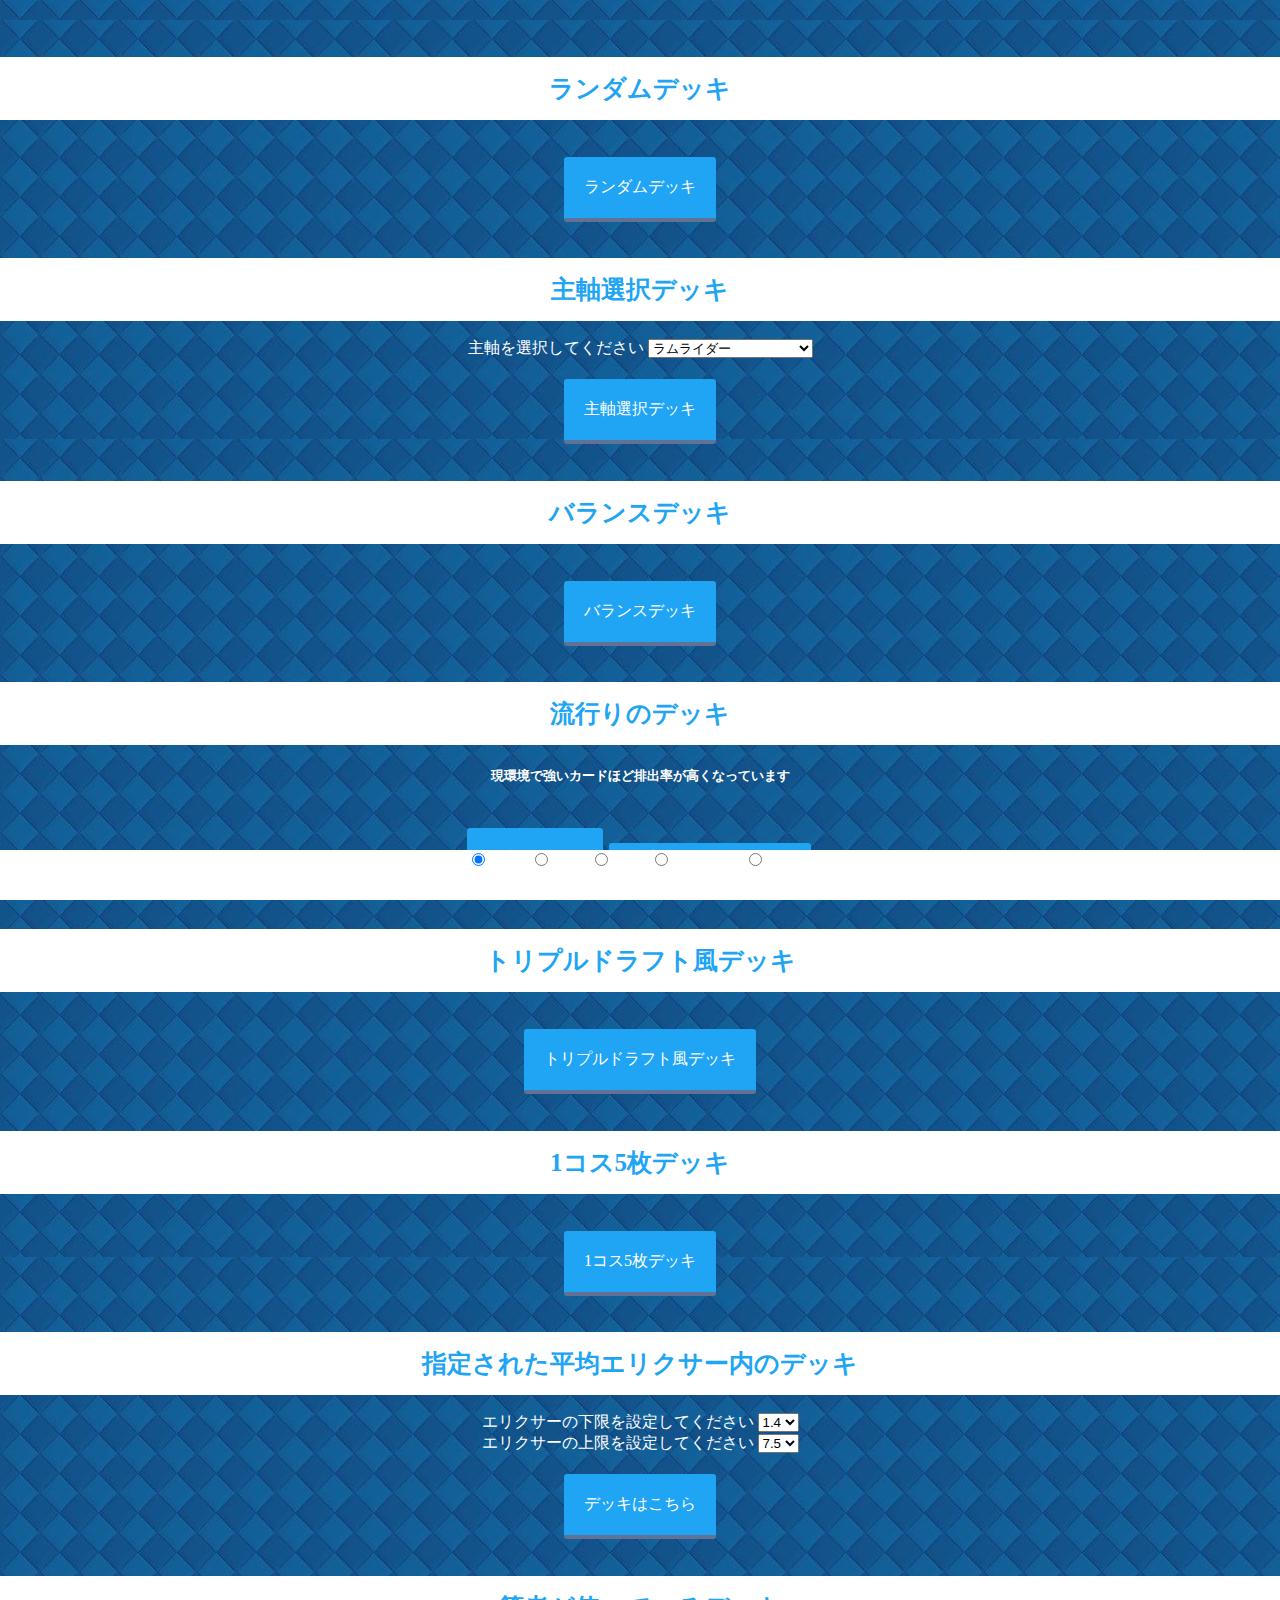
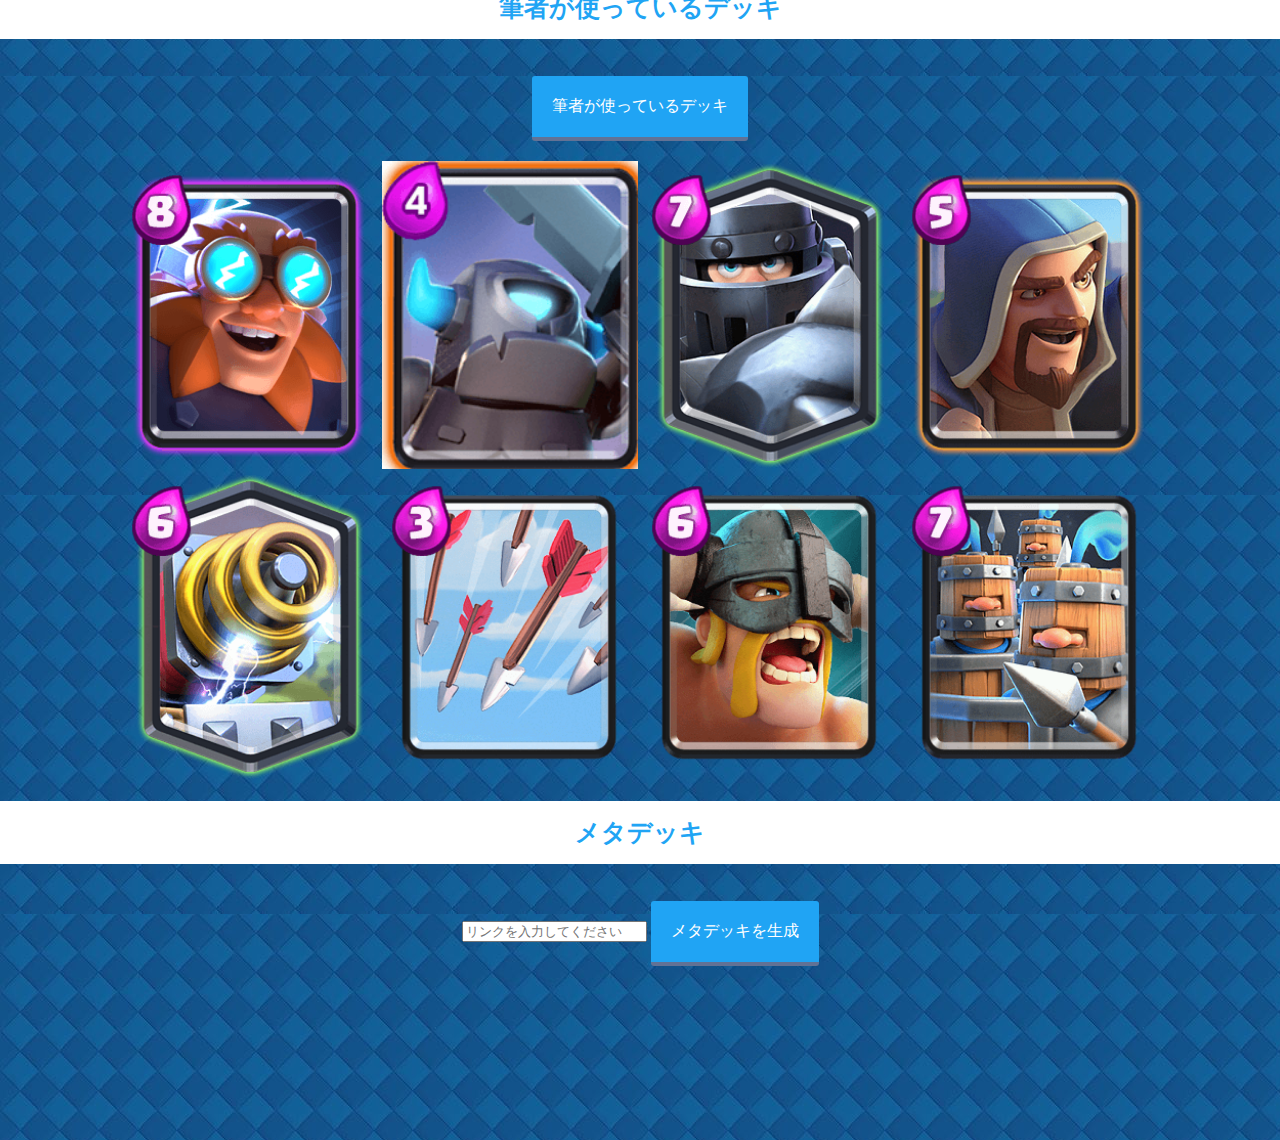
==== commit 197753e6: "Add files via upload" ====
--- a/index.html
+++ b/index.html
@@ -8,9 +8,10 @@
   <link rel="stylesheet" href="index.css"> </head>
 <div id="contents">
   <center>
-  <h1>ランダムでデッキを生成します。</h1>
+  
+  <h1>ランダムデッキ</h1>
     <a id="link" class="btn-square">ランダムデッキ</a>
-  <h1>主軸を選択してデッキを生成します</h1> 
+  <h1>主軸選択デッキ</h1> 
     <a>主軸を選択してください</a> 
   <select name="sources" id="maincard" class="custom-select sources" placeholder="Source Type">
     <option value=0 >スケルトンバレル</option>
@@ -39,17 +40,18 @@
     
   </select><br>
   <a id="link4" class="btn-square">主軸選択デッキ</a>
-  <h1>バランスの良いデッキを生成します。</h1>
+  <h1>バランスデッキ</h1>
   <a id="link2"  class="btn-square">バランスデッキ</a>
   
-  <h1>流行りのデッキ(現環境で強いカードほど排出率が高くなっています)</h1>
+  <h1>流行りのデッキ</h1>
+  <h5> 現環境で強いカードほど排出率が高くなっています</h5>
   <a id="link3"  class="btn-square">最先端デッキ</a>
   <a href="index5.html"class=btn-square2>排出率の詳細はこちらから</a>
       
       
   <h1>トリプルドラフト風デッキ</h1> <a id="link5" class="btn-square">トリプルドラフト風デッキ</a>
   <h1>1コス5枚デッキ</h1> <a id="link6" class="btn-square">1コス5枚デッキ</a>
-  <h1>指定された平均エリクサー内でデッキを生成します</h1> 
+  <h1>指定された平均エリクサー内のデッキ</h1> 
   <a>エリクサーの下限を設定してください</a> 
   <select name="sources" id="elixir_range" class="custom-select sources" placeholder="Source Type">
         <option value=1.4 selected>1.4</option> 
@@ -179,7 +181,30 @@
         <option value=7.5 selected>7.5</option> 
       </select><br> <a id="link7" class="btn-square">デッキはこちら</a>
   <h1>筆者が使っているデッキ</h1>
-    <a href="https://link.clashroyale.com/deck/en?deck=28000004;26000030;26000026;28000003;26000010;27000006;28000011;26000011" class="btn-square">筆者が使っているデッキ</a> <br> <img src="26000011.png" height="20%" width="20%"> <img src="26000026.png" height="20%" width="20%"> <img src="26000030.png" height="20%" width="20%"> <img src="26000010.png" height="20%" width="20%"><br> <img src="27000006.png" height="20%" width="20%"> <img src="28000003.png" height="20%" width="20%"> <img src="28000011.png" height="20%" width="20%"> <img src="28000004.png" height="20%" width="20%"><br>
+    <a id="link8" class="btn-square">筆者が使っているデッキ</a> <br> 
+    <img id="image_place1-1" height="20%" width="20%"> <img id="image_place1-5" height="20%" width="20%">
+    <img id="image_place1-2" height="20%" width="20%"> <img id="image_place1-6" height="20%" width="20%"><br> 
+    <img id="image_place1-3" height="20%" width="20%"> <img id="image_place1-7" height="20%" width="20%"> 
+    <img id="image_place1-4" height="20%" width="20%"> <img id="image_place1-8" height="20%" width="20%"><br>
+  <h1>メタデッキ</h1>
+    <input type="text" id="link0" class="form-control" placeholder="リンクを入力してください" />
+    <a id="link_button" class="btn-square">メタデッキを生成</a><br>
+    <img  id="image_place1" height="10%" width="10%">
+    <img  id="image_place2" height="10%" width="10%">
+    <img  id="image_place3" height="10%" width="10%">
+    <img  id="image_place4" height="10%" width="10%">
+    <img  id="image_place5" height="10%" width="10%">
+    <img  id="image_place6" height="10%" width="10%">
+    <img  id="image_place7" height="10%" width="10%">
+    <img  id="image_place8" height="10%" width="10%"><br>
+    <img  id="image_place11" height="10%" width="10%">
+    <img  id="image_place12" height="10%" width="10%">
+    <img  id="image_place13" height="10%" width="10%">
+    <img  id="image_place14" height="10%" width="10%">
+    <img  id="image_place15" height="10%" width="10%">
+    <img  id="image_place16" height="10%" width="10%">
+    <img  id="image_place17" height="10%" width="10%">
+    <img  id="image_place18" height="10%" width="10%"><br>
   </center>
   <script type="text/javascript" src="index1.js"></script>
   <script type="text/javascript" src="index2.js"></script>
@@ -188,6 +213,7 @@
   <script type="text/javascript" src="index5.js"></script>
   <script type="text/javascript" src="index6.js"></script>
   <script type="text/javascript" src="index7.js"></script>
+  <script type="text/javascript" src="index11.js"></script>
 </div>
 <div id="footer-fixed">
   <div id="footer-bk">
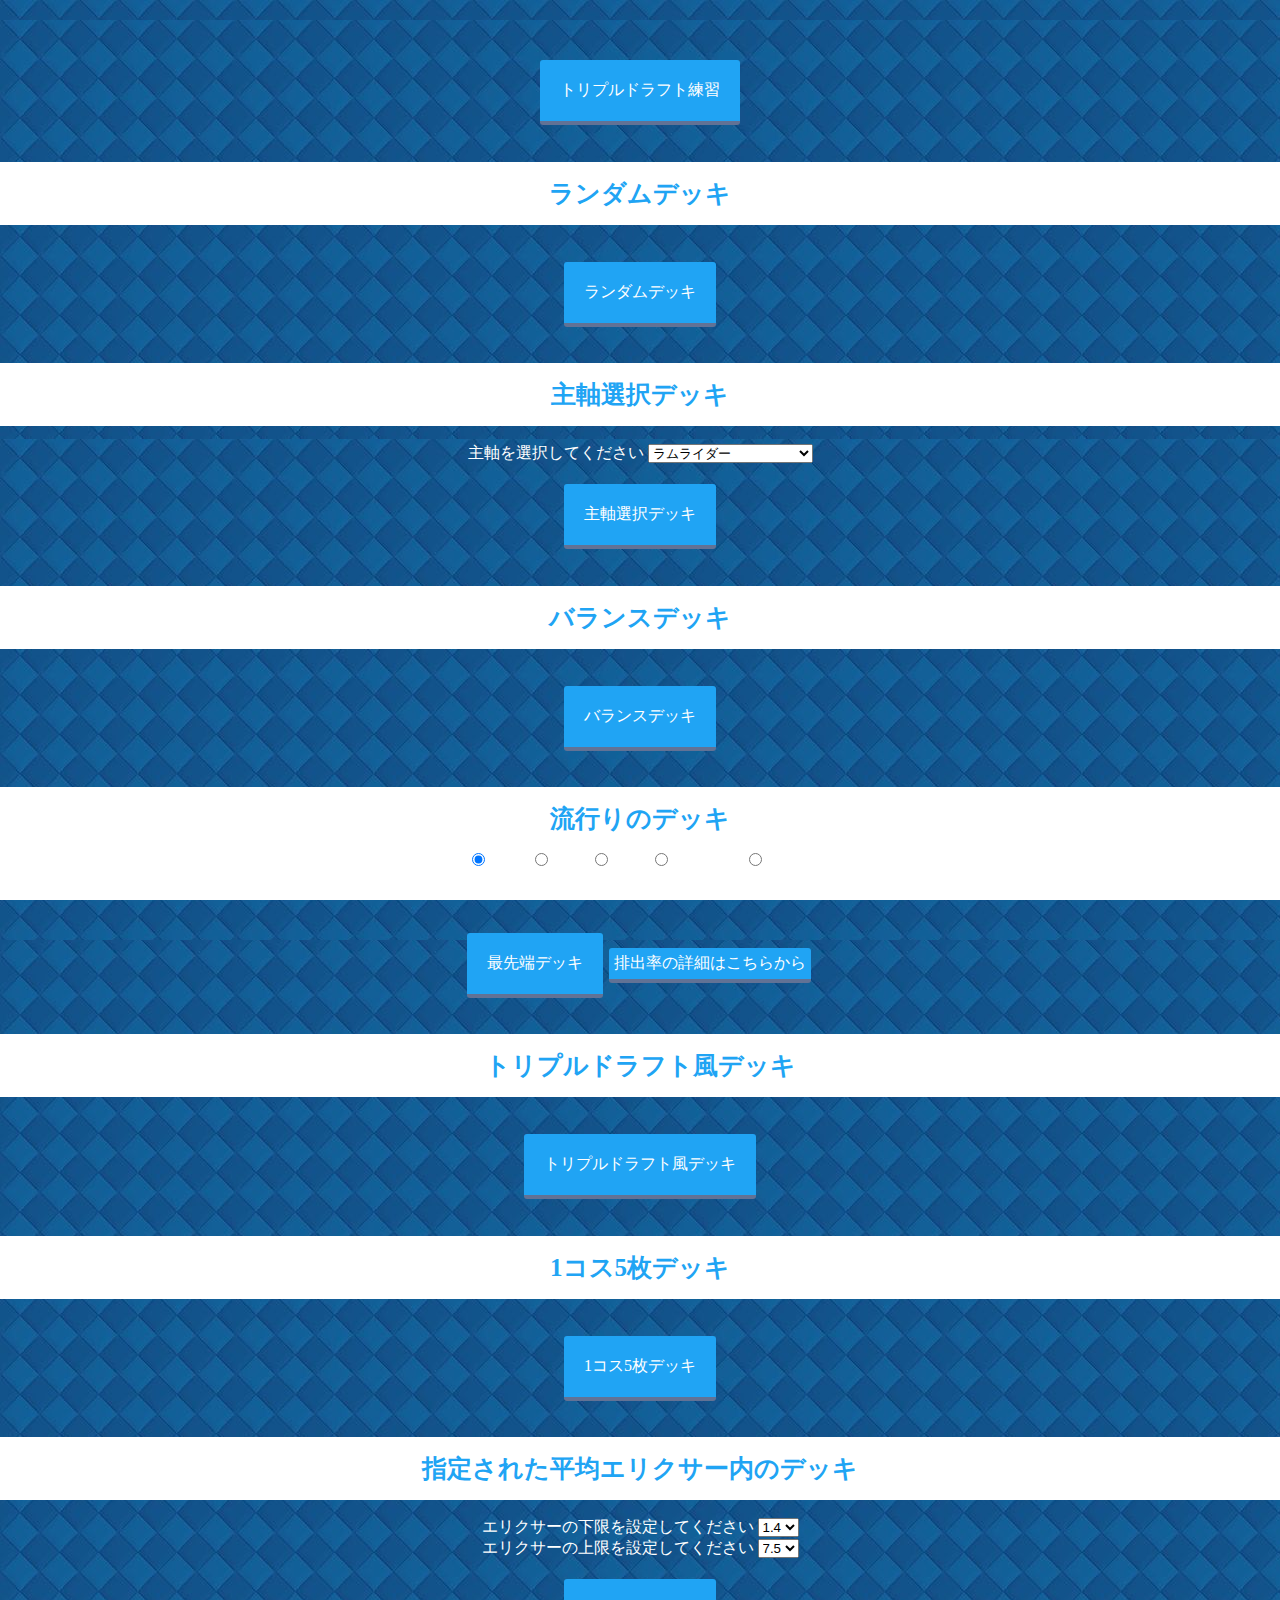
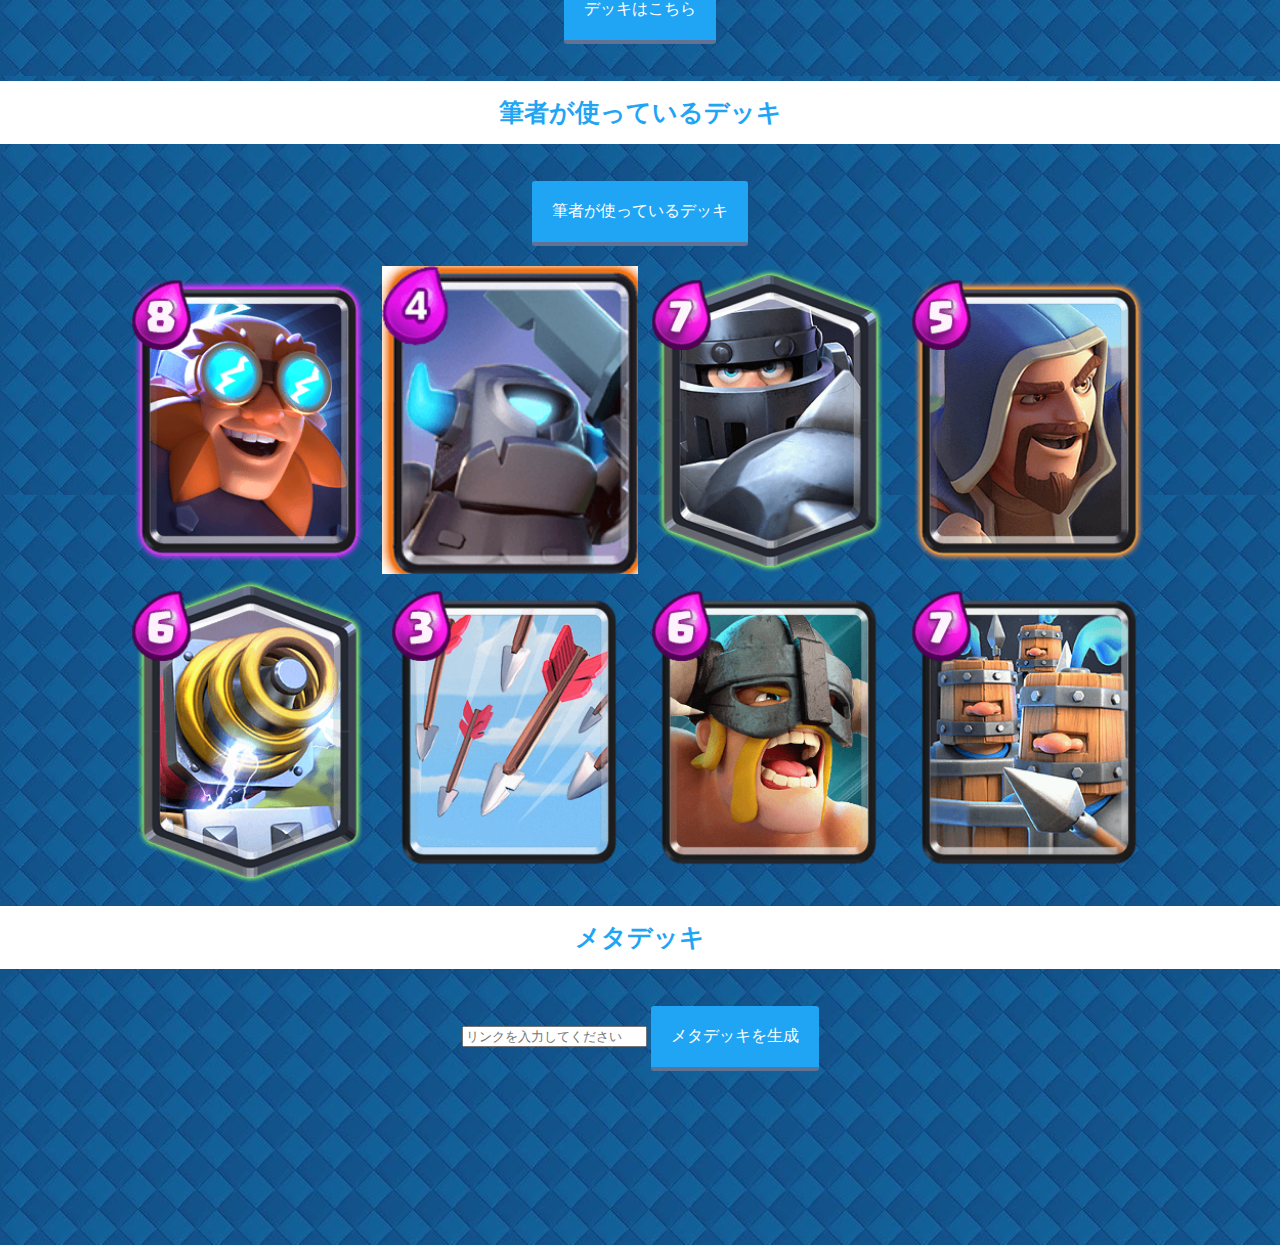
==== commit 6a29b17c: "Add files via upload" ====
--- a/index.html
+++ b/index.html
@@ -8,7 +8,7 @@
   <link rel="stylesheet" href="index.css"> </head>
 <div id="contents">
   <center>
-  
+    <a href="index7.html" class="btn-square">トリプルドラフト練習</a>
   <h1>ランダムデッキ</h1>
     <a id="link" class="btn-square">ランダムデッキ</a>
   <h1>主軸選択デッキ</h1> 
